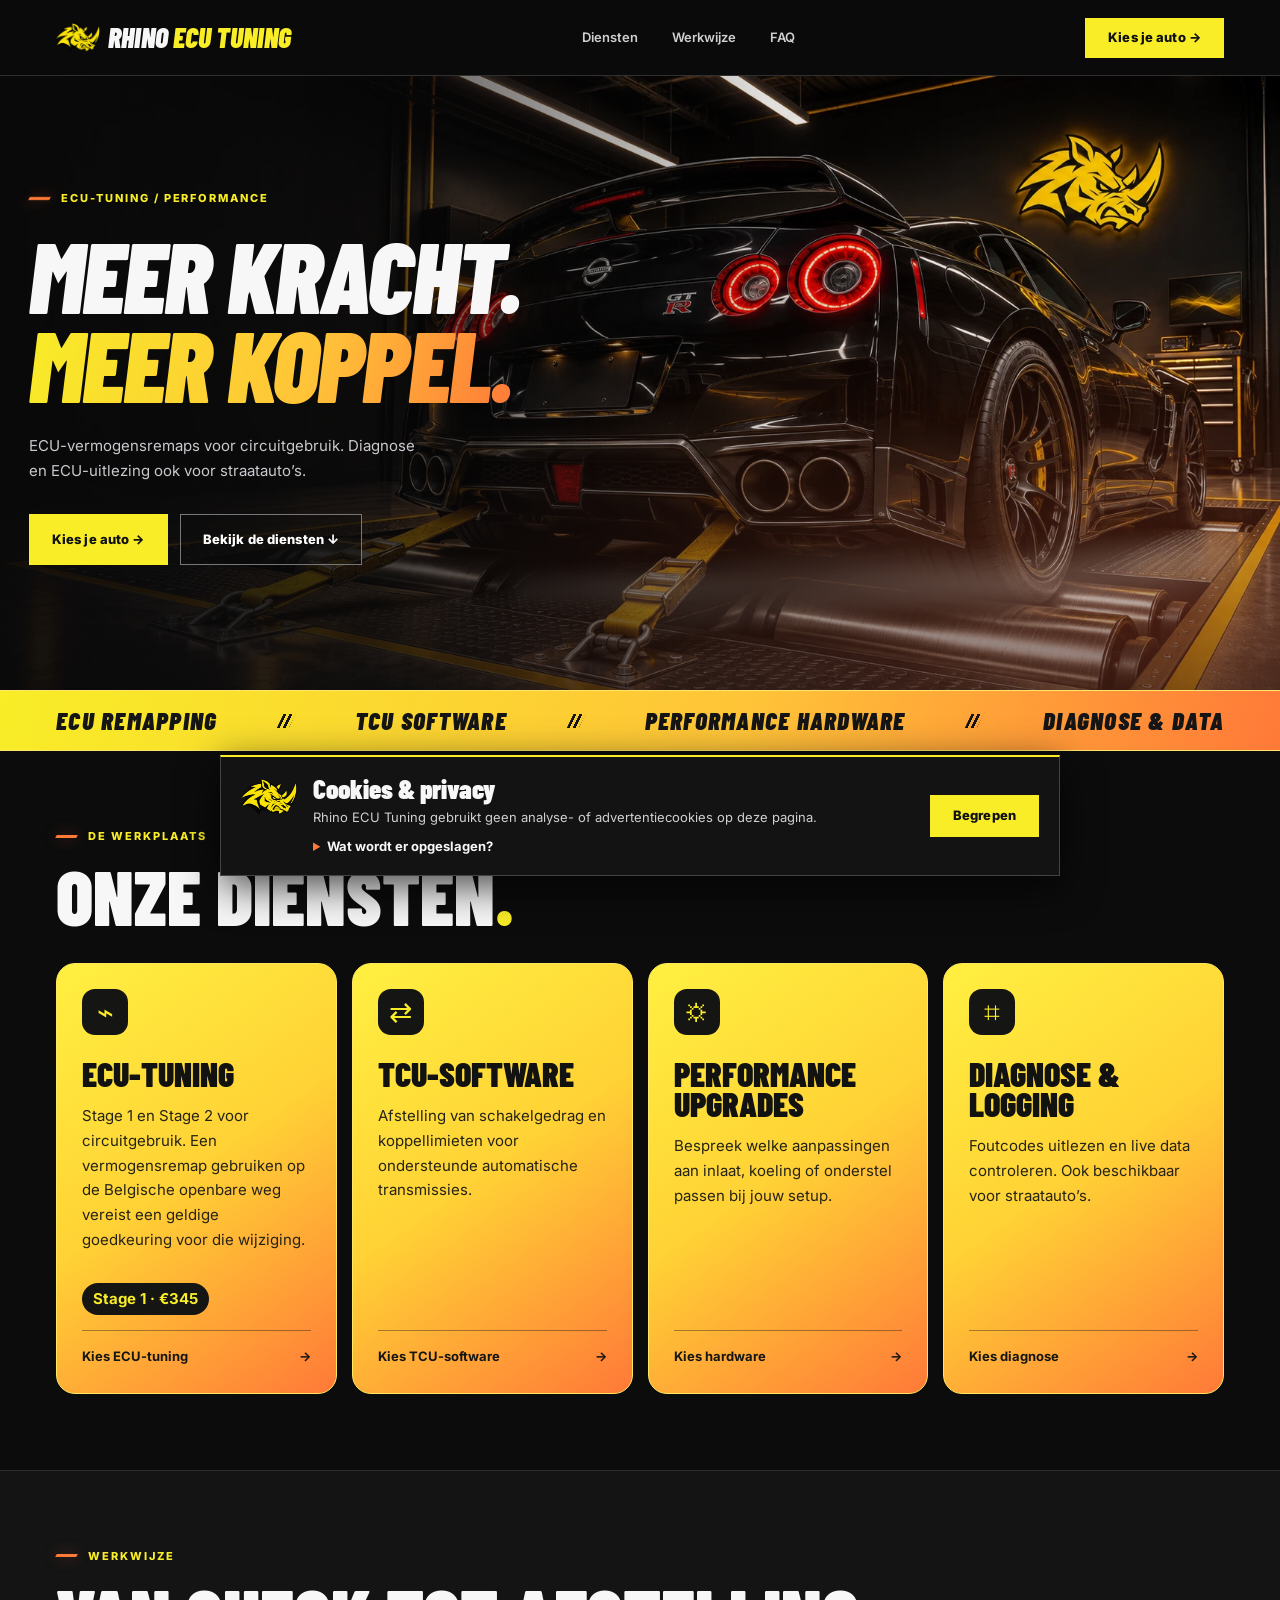
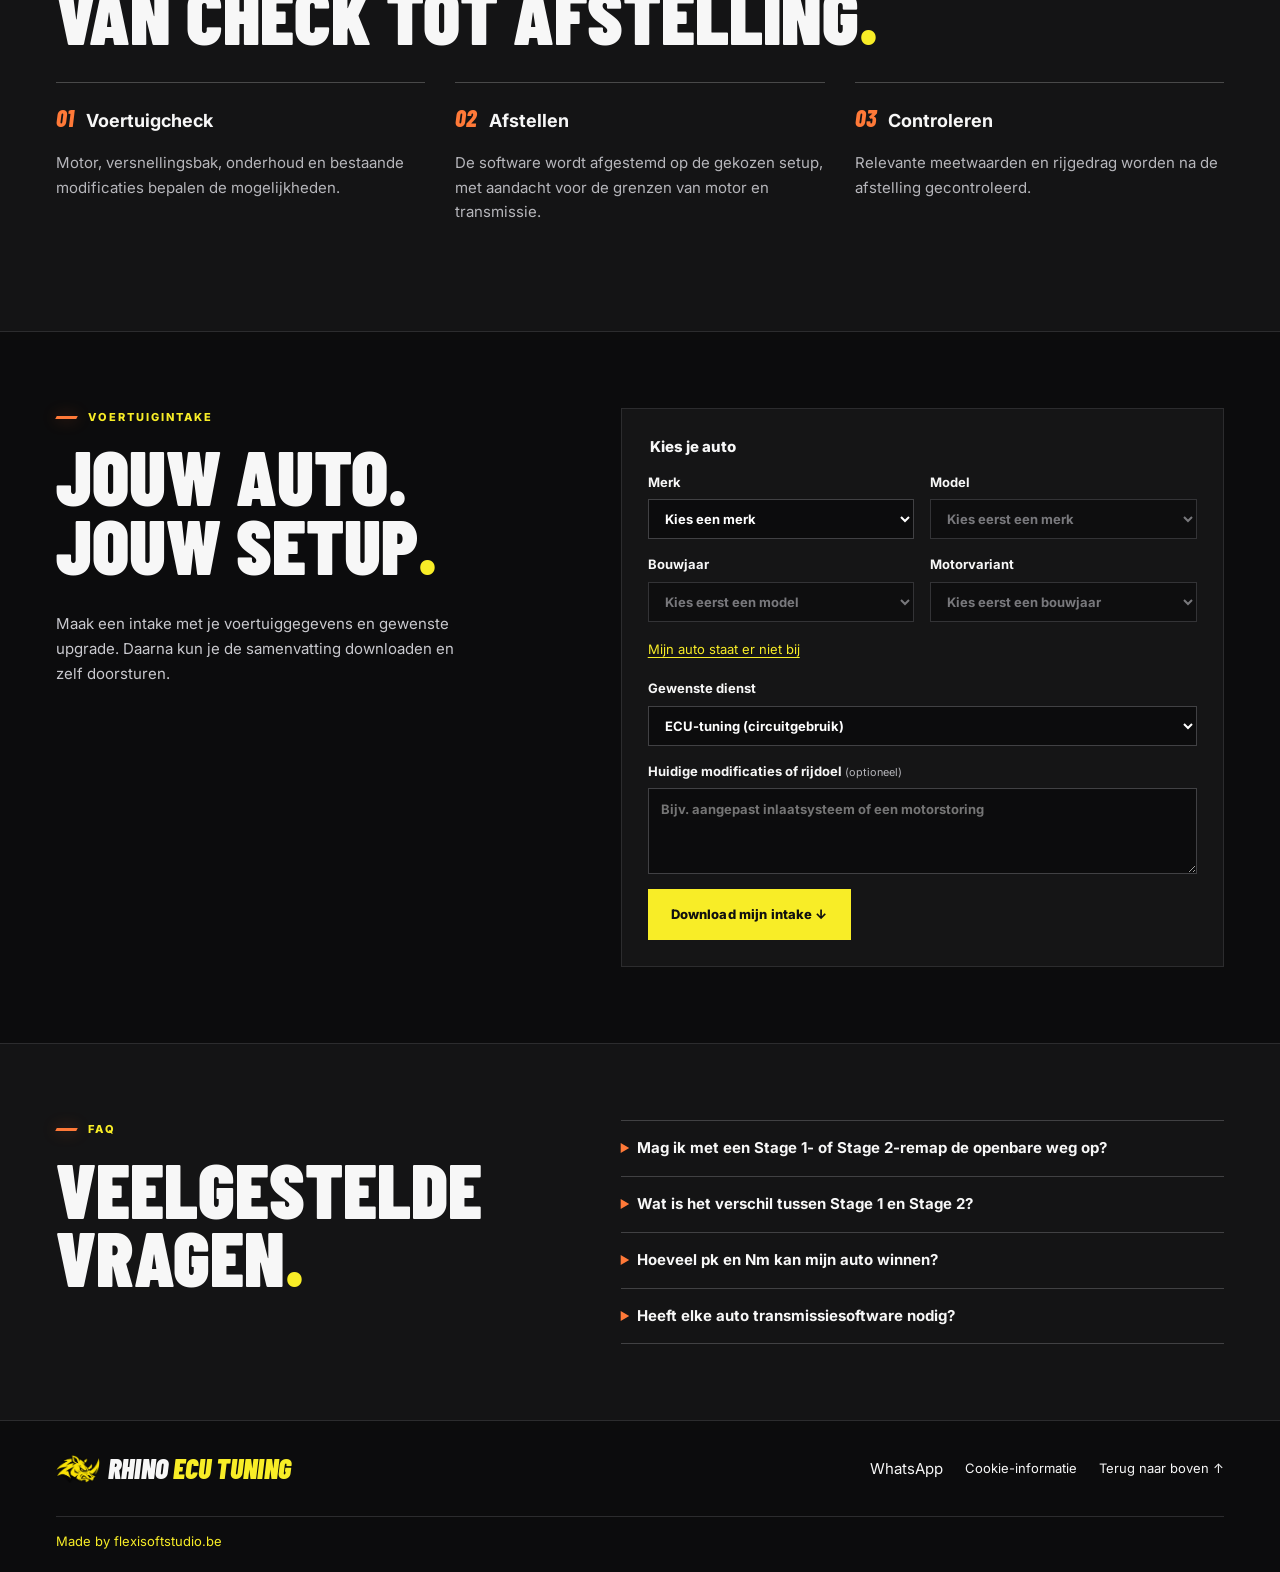
==== index.html @ a0c4316c "Add files via upload" ====
<!doctype html>
<html lang="nl">
<head><meta charset="utf-8"><meta name="viewport" content="width=device-width,initial-scale=1"><meta name="description" content="Rhino ECU Tuning. ECU-remapping, transmissiesoftware en performance-upgrades."><title>Rhino ECU Tuning — Auto &amp; performance</title>
<link rel="icon" href="rhino-icon.png" type="image/png">
<link rel="stylesheet" href="style.css?v=20">
</head>
<body>
<header><div class="shell bar"><a class="brand" href="#" aria-label="Rhino ECU Tuning · Home"><img src="rhino-logo.webp" alt="" width="44" height="38"><span class="brand-name">RHINO <span>ECU TUNING</span></span></a><button class="menu" aria-expanded="false" aria-controls="nav">Menu</button><nav id="nav"><a href="#services">Diensten</a><a href="#werkwijze">Werkwijze</a><a href="#vragen">FAQ</a></nav><a class="button top" href="#intake">Kies je auto →</a></div></header>
<main>
<section class="hero"><div class="rhino-wall-glow" aria-hidden="true"></div><div class="dyno-smoke" aria-hidden="true"></div><div class="shell hero-content"><div class="eyebrow"><b></b> ECU-TUNING / PERFORMANCE</div><h1>MEER KRACHT.<br><em>MEER KOPPEL.</em></h1><p>ECU-vermogensremaps voor circuitgebruik. Diagnose en ECU-uitlezing ook voor straatauto’s.</p><div class="actions"><a class="button" href="#intake">Kies je auto →</a><a class="button ghost" href="#services">Bekijk de diensten ↓</a></div></div></section>
<div class="strip"><div class="shell"><span>ECU REMAPPING</span><i></i><span>TCU SOFTWARE</span><i></i><span>PERFORMANCE HARDWARE</span><i></i><span>DIAGNOSE & DATA</span></div></div>
<section class="shell section" id="services"><div class="eyebrow"><b></b> DE WERKPLAATS</div><h2>ONZE DIENSTEN<span>.</span></h2><div class="cards">
<article><div class="icon" aria-hidden="true">⌁</div><h3>ECU-tuning</h3><p>Stage 1 en Stage 2 voor circuitgebruik. Een vermogensremap gebruiken op de Belgische openbare weg vereist een geldige goedkeuring voor die wijziging.</p><p><strong class="service-price">Stage 1 · €345</strong></p><button data-service="ECU-tuning">Kies ECU-tuning <span>→</span></button></article>
<article><div class="icon" aria-hidden="true">⇄</div><h3>TCU-software</h3><p>Afstelling van schakelgedrag en koppellimieten voor ondersteunde automatische transmissies.</p><button data-service="TCU-software">Kies TCU-software <span>→</span></button></article>
<article><div class="icon" aria-hidden="true">⛭</div><h3>Performance upgrades</h3><p>Bespreek welke aanpassingen aan inlaat, koeling of onderstel passen bij jouw setup.</p><button data-service="Performance upgrades">Kies hardware <span>→</span></button></article>
<article><div class="icon" aria-hidden="true">⌗</div><h3>Diagnose & logging</h3><p>Foutcodes uitlezen en live data controleren. Ook beschikbaar voor straatauto’s.</p><button data-service="Diagnose & logging">Kies diagnose <span>→</span></button></article>
</div></section>
<section class="process" id="werkwijze"><div class="shell section"><div class="eyebrow"><b></b> WERKWIJZE</div><h2>VAN CHECK TOT AFSTELLING<span>.</span></h2><ol><li><strong>Voertuigcheck</strong><p>Motor, versnellingsbak, onderhoud en bestaande modificaties bepalen de mogelijkheden.</p></li><li><strong>Afstellen</strong><p>De software wordt afgestemd op de gekozen setup, met aandacht voor de grenzen van motor en transmissie.</p></li><li><strong>Controleren</strong><p>Relevante meetwaarden en rijgedrag worden na de afstelling gecontroleerd.</p></li></ol></div></section>
<section class="shell section intake" id="intake"><div><div class="eyebrow"><b></b> VOERTUIGINTAKE</div><h2>JOUW AUTO.<br>JOUW SETUP<span>.</span></h2><p>Maak een intake met je voertuiggegevens en gewenste upgrade. Daarna kun je de samenvatting downloaden en zelf doorsturen.</p></div>
<form id="vehicle">
<fieldset id="catalog-picker" disabled><legend>Kies je auto</legend><div class="fields">
<label>Merk<select id="catalog-brand" name="merk" required><option value="">Lijst laden…</option></select></label>
<label>Model<select id="catalog-model" name="model" required disabled><option value="">Kies eerst een merk</option></select></label>
<label>Bouwjaar<select id="catalog-year" name="jaar" required disabled><option value="">Kies eerst een model</option></select></label>
<label>Motorvariant<select id="catalog-engine" name="motor" required disabled><option value="">Kies eerst een bouwjaar</option></select></label>
</div><p id="catalog-match" class="catalog-match" role="status" hidden></p>
<section id="performance" class="performance" aria-labelledby="performance-title" hidden>
  <h3 id="performance-title">Vermogen &amp; koppel</h3>
  <p>De originele waarden komen uit de Alientech-lijsten. Vul gemeten Stage 1-waarden in om het verschil te berekenen.</p>
  <table>
    <thead><tr><th scope="col">Waarde</th><th scope="col">Origineel</th><th scope="col">Stage 1</th><th scope="col">Verschil</th></tr></thead>
    <tbody>
      <tr><th scope="row">Vermogen</th><td id="stock-pk">—</td><td><input id="tuned-pk" type="text" inputmode="decimal" maxlength="8" aria-label="Gemeten Stage 1-vermogen in pk" placeholder="pk"></td><td id="gain-pk">—</td></tr>
      <tr><th scope="row">Koppel</th><td id="stock-nm">—</td><td><input id="tuned-nm" type="text" inputmode="decimal" maxlength="8" aria-label="Gemeten Stage 1-koppel in Nm" placeholder="Nm"></td><td id="gain-nm">—</td></tr>
    </tbody>
  </table>
  <span class="performance-status" role="status" id="performance-status"></span>
</section></fieldset>
<fieldset id="manual-picker" hidden disabled><legend>Vul je auto handmatig in</legend><div class="fields">
<label>Merk<input name="merk" placeholder="Bijv. BMW" required maxlength="60"></label><label>Model<input name="model" placeholder="Bijv. 330d" required maxlength="60"></label><label>Bouwjaar<input name="jaar" type="number" min="1950" max="2100" placeholder="Bijv. 2020" required></label><label>Motor / vermogen<input name="motor" placeholder="Bijv. 3.0 diesel, 265 pk" required maxlength="90"></label>
</div></fieldset>
<button type="button" id="vehicle-mode" class="text-button">Mijn auto staat er niet bij</button>
<p id="catalog-error" role="status" hidden>De voertuiglijst kon niet laden. Je kunt je auto handmatig invullen.</p>
<label>Gewenste dienst<select name="dienst"><option value="ECU-tuning">ECU-tuning (circuitgebruik)</option><option>TCU-software</option><option>Performance upgrades</option><option>Diagnose &amp; logging</option></select></label><label>Huidige modificaties of rijdoel <small>(optioneel)</small><textarea name="extra" rows="3" maxlength="800" placeholder="Bijv. aangepast inlaatsysteem of een motorstoring"></textarea></label><button class="button" type="submit">Download mijn intake ↓</button><p class="status" role="status"></p></form></section>
<section class="process" id="vragen"><div class="shell section faq"><div><div class="eyebrow"><b></b> FAQ</div><h2>VEELGESTELDE<br>VRAGEN<span>.</span></h2></div><div><details><summary>Mag ik met een Stage 1- of Stage 2-remap de openbare weg op?</summary><p>Voor gebruik op de Belgische openbare weg is een geldige goedkeuring voor die vermogenswijziging vereist. Onze vermogensremaps zijn bedoeld voor circuitgebruik. Voor diagnose en ECU-uitlezing kun je ook met een straatauto bij ons terecht.</p></details><details><summary>Wat is het verschil tussen Stage 1 en Stage 2?</summary><p>Stage 1 gebruikt doorgaans de bestaande hardware. Bij Stage 2 wordt de afstelling afgestemd op aangepaste hardware. Welke onderdelen nodig zijn, hangt af van de motor en het doel.</p></details><details><summary>Hoeveel pk en Nm kan mijn auto winnen?</summary><p>Dat hangt af van de exacte motorvariant, de software, de mechanische staat en de huidige setup. Vul je voertuiggegevens in om je mogelijkheden gericht te bespreken.</p></details><details><summary>Heeft elke auto transmissiesoftware nodig?</summary><p>Dat hangt af van het type versnellingsbak, het gewenste koppel en de ondersteuning voor die specifieke transmissie.</p></details></div></div></section>
</main><footer><div class="shell bar"><a class="brand" href="#"><img src="rhino-logo.webp" alt="" width="44" height="38"><span class="brand-name">RHINO <span>ECU TUNING</span></span></a><div class="footer-links"><a href="https://wa.me/32471950156">WhatsApp</a><button type="button" id="cookie-reopen" aria-controls="cookie-notice" hidden>Cookie-informatie</button><a href="#">Terug naar boven ↑</a></div></div><div class="shell footer-credit"><a href="https://flexisoftstudio.be">Made by flexisoftstudio.be</a></div></footer>
<section class="cookie-notice" id="cookie-notice" aria-labelledby="cookie-title" hidden>
  <img src="rhino-logo.webp" alt="" width="56" height="44">
  <div class="cookie-copy">
    <h2 id="cookie-title" tabindex="-1">Cookies &amp; privacy</h2>
    <p>Rhino ECU Tuning gebruikt geen analyse- of advertentiecookies op deze pagina.</p>
    <details>
      <summary>Wat wordt er opgeslagen?</summary>
      <p>Je browser onthoudt lokaal dat je deze melding hebt gesloten. Voor de lettertypes maakt de pagina verbinding met Google Fonts. Bij het inloggen op de afgeschermde site kan ChatGPT cookies gebruiken voor de aanmeldsessie.</p>
    </details>
  </div>
  <button type="button" class="button" id="cookie-dismiss">Begrepen</button>
</section>
<a class="whatsapp-button" href="https://wa.me/32471950156" aria-label="Chat met Rhino ECU Tuning via WhatsApp">
  <svg width="25" height="25" viewBox="0 0 16 16" aria-hidden="true" focusable="false" fill="currentColor">
    <path d="M13.601 2.326A7.854 7.854 0 0 0 7.99 0C3.62 0 .063 3.556.063 7.926c0 1.397.365 2.762 1.058 3.965L0 16l4.204-1.103a7.935 7.935 0 0 0 3.786.964h.004c4.368 0 7.925-3.556 7.927-7.926a7.898 7.898 0 0 0-2.32-5.609zM7.994 14.52a6.57 6.57 0 0 1-3.349-.916l-.24-.143-2.495.655.666-2.433-.157-.25a6.56 6.56 0 0 1-1.007-3.507c0-3.63 2.95-6.58 6.584-6.58a6.54 6.54 0 0 1 4.654 1.93 6.548 6.548 0 0 1 1.927 4.658c-.002 3.631-2.954 6.586-6.583 6.586z"/>
    <path d="M11.602 9.566c-.197-.1-1.17-.578-1.351-.645-.182-.066-.314-.099-.446.1-.132.198-.51.644-.625.776-.115.133-.23.15-.427.05-.198-.1-.835-.308-1.588-.98-.587-.523-.984-1.17-1.1-1.368-.115-.198-.012-.306.087-.405.088-.088.198-.23.297-.346.1-.115.132-.198.198-.33.066-.133.033-.249-.016-.348-.05-.099-.445-1.073-.61-1.469-.16-.386-.323-.334-.445-.34l-.38-.007a.727.727 0 0 0-.528.248c-.181.198-.692.677-.692 1.65 0 .974.709 1.915.808 2.047.099.133 1.395 2.132 3.38 2.988.472.204.84.326 1.128.417.474.15.906.129 1.248.078.38-.057 1.17-.479 1.335-.941.165-.462.165-.858.115-.941-.05-.083-.18-.132-.378-.231z"/>
  </svg>
  <span>WhatsApp</span>
</a>
<script src="site.js?v=5" defer></script></body></html>
---- style.css ----
@import url('https://fonts.googleapis.com/css2?family=Barlow+Condensed:ital,wght@0,600;0,700;0,800;0,900;1,800;1,900&family=Inter:wght@400;500;600;700;800&display=swap');
:root{--yellow:#f8ed27;--black:#0c0c0d;--panel:#151516;--line:#2c2c2e;--muted:#b6b6bb;--heading:'Barlow Condensed','Arial Narrow',Impact,sans-serif;--body:Inter,Arial,sans-serif;color-scheme:dark}
*{box-sizing:border-box}html{scroll-behavior:smooth}body{margin:0;background:var(--black);color:#f7f7f7;font:15px/1.65 var(--body)}a{text-decoration:none;color:inherit}button,input,select,textarea{font:inherit}button{cursor:pointer}a:focus-visible,button:focus-visible,summary:focus-visible,input:focus-visible,select:focus-visible,textarea:focus-visible{outline:2px solid var(--yellow);outline-offset:4px}.shell{width:min(1320px,calc(100% - 112px));margin:auto}.bar{min-height:75px;display:flex;align-items:center;justify-content:space-between;gap:28px}header{background:#0a0a0b;border-bottom:1px solid #303030}.brand{display:inline-flex;align-items:center;gap:4px;font:italic 900 28px/.9 var(--heading);white-space:nowrap}.brand i{margin-right:9px;width:29px;height:21px;background:repeating-linear-gradient(90deg,var(--yellow) 0 5px,transparent 5px 9px);transform:skew(-25deg)}.brand span,h2 span,em{color:var(--yellow)}nav{display:flex;gap:34px;color:#d0d0d0;font-size:13px;font-weight:600}nav a:hover,footer a:hover{color:var(--yellow)}.button{display:inline-flex;align-items:center;justify-content:center;min-height:51px;padding:0 22px;border:1px solid var(--yellow);background:var(--yellow);color:#101010;font-size:13px;font-weight:800;letter-spacing:.01em}.button:hover{background:white;border-color:white}.top{min-height:40px}.menu{display:none}.hero{min-height:clamp(560px,48vw,735px);display:grid;align-items:center;background:linear-gradient(90deg,#09090ae8 0%,#09090ab0 28%,#09090a1c 60%,transparent 100%),linear-gradient(0deg,#09090a9c,transparent 40%),url('hero-rhino-dyno-close.webp') right center/cover no-repeat;background-color:#1a1a18}.hero-content{padding:65px 0 77px}.eyebrow{display:flex;align-items:center;gap:11px;letter-spacing:.18em;color:var(--yellow);font-size:11px;font-weight:800}.eyebrow b{display:block;width:21px;height:3px;background:var(--yellow);transform:skew(-28deg)}h1,h2,h3{margin:0;font-family:var(--heading);line-height:.89;font-weight:900}h1{font-size:clamp(70px,8.6vw,142px);letter-spacing:-.018em;margin:23px 0 26px;font-style:italic}h1 em{font-style:inherit}.hero p,.intake p{color:#c9c9ce;max-width:420px}.actions{display:flex;flex-wrap:wrap;gap:12px;margin-top:31px}.ghost{background:#0c0c0c80;color:white;border-color:#777}.ghost:hover{color:#111}.strip{background:var(--yellow);color:#151515}.strip .shell{display:flex;gap:14px;justify-content:space-between;align-items:center;min-height:59px;font:italic 900 clamp(16px,2vw,25px)/1 var(--heading);letter-spacing:.05em}.strip i{width:12px;height:14px;background:repeating-linear-gradient(90deg,#151515 0 3px,transparent 3px 6px);transform:skew(-25deg)}.section{padding-block:76px;scroll-margin-top:18px}h2{font-size:clamp(47px,6vw,88px);margin:15px 0 34px}.cards{display:grid;grid-template-columns:repeat(4,1fr);border-top:1px solid var(--line);border-left:1px solid var(--line)}article{border:1px solid var(--line);border-top:0;border-left:0;padding:25px;background:var(--panel);display:flex;flex-direction:column}article:hover{background:#1b1b19}.icon{color:var(--yellow);font:36px/1 var(--body);margin-bottom:24px}h3{font-size:34px;text-transform:uppercase}article p,.process p{color:var(--muted)}article button{margin-top:auto;text-align:left;background:none;border:0;border-top:1px solid var(--line);padding:15px 0 0;color:#eee;font-size:13px;font-weight:700}article button span{color:var(--yellow);float:right}article button:hover{color:var(--yellow)}.process{background:#141415;border-block:1px solid var(--line)}ol{display:grid;grid-template-columns:repeat(3,1fr);gap:30px;list-style:none;padding:0;counter-reset:step}li{border-top:1px solid #494949;padding-top:20px;counter-increment:step}li::before{content:'0' counter(step);color:var(--yellow);font:italic 800 24px var(--heading);margin-right:12px}li strong{font-size:18px}.intake,.faq{display:grid;grid-template-columns:.82fr 1fr;gap:70px}form{background:var(--panel);border:1px solid var(--line);padding:26px}.fields{display:grid;grid-template-columns:1fr 1fr;gap:0 16px}label{display:block;font-size:13px;font-weight:700;margin-bottom:15px}label small{font-weight:400;color:var(--muted)}input,textarea,select{display:block;width:100%;margin-top:6px;padding:10px 12px;border:1px solid #414144;border-radius:0;background:#0c0c0d;color:white}textarea{resize:vertical}.status{margin-bottom:0}.status:empty{display:none}details{border-top:1px solid #414143;padding:15px 0}details:last-child{border-bottom:1px solid #414143}summary{cursor:pointer;font-weight:700}summary::marker{color:var(--yellow)}footer .bar{min-height:95px}footer a:last-child{font-size:13px}
@media(max-width:1050px){.shell{width:calc(100% - 64px)}.cards{grid-template-columns:1fr 1fr}.intake,.faq{gap:36px}}
@media(max-width:700px){.shell{width:calc(100% - 36px)}.bar{min-height:64px;gap:12px;flex-wrap:wrap}.brand{font-size:24px}.top{display:none}.menu{display:block;background:transparent;border:1px solid #555;padding:4px 12px;color:white}.bar nav{display:none;width:100%;padding:0 0 16px;gap:22px}.bar nav.open{display:flex}.hero{min-height:625px;align-items:end;background-position:center,right top;background-size:auto,auto min(58vw,390px);background-repeat:no-repeat;background-image:linear-gradient(0deg,#09090a 44%,transparent 66%),url('hero-rhino-dyno-close.webp');background-color:#09090a}.hero-content{padding:160px 0 40px}h1{font-size:clamp(53px,12.5vw,84px);margin:17px 0}.hero p{margin:0}.actions{margin-top:20px}.button{padding-inline:13px}.strip .shell{display:grid;grid-template-columns:1fr 1fr;padding-block:12px;text-align:center}.strip i{display:none}.section{padding-block:51px}.cards,.intake,.faq,ol{grid-template-columns:1fr}.faq,.intake{gap:12px}.icon{margin-bottom:15px}article{padding:19px}form{padding:17px}footer .bar{min-height:74px}}
@media(prefers-reduced-motion:reduce){html{scroll-behavior:auto}}
fieldset{min-width:0;border:0;margin:0;padding:0}
legend{font-weight:800;margin-bottom:12px}
select:disabled{color:#a3a3a8}
.text-button{color:var(--yellow);background:none;border:0;padding:0;margin:0 0 18px;text-decoration:underline;text-underline-offset:3px;font-size:13px}
.catalog-match{max-width:none;margin:0 0 15px;padding:10px 12px;border-left:2px solid var(--yellow);background:#21211a;font-size:13px}

/* Orange accents and motion */
:root {
  --orange: #ff7938;
  --hot-orange: #ff5f23;
  --heat-gradient: linear-gradient(108deg, var(--yellow) 0%, #ffc438 58%, var(--orange) 100%);
}

.hero {
  position: relative;
  isolation: isolate;
  overflow: hidden;
}
.hero::before,
.hero::after {
  content: "";
  position: absolute;
  inset: 0;
  pointer-events: none;
  z-index: -1;
}
.hero::before {
  background: radial-gradient(ellipse at 92% 87%, #f75c2f44, transparent 47%);
  mix-blend-mode: screen;
}
.hero::after {
  background: linear-gradient(112deg, transparent 38%, #ff81343b 49%, #ffe98726 50%, transparent 59%);
  transform: translateX(100%);
  animation: light-sweep 1.75s .15s ease-out both;
}
@keyframes light-sweep {
  from { transform: translateX(-100%); }
  to { transform: translateX(100%); }
}
.hero h1 em {
  background: var(--heat-gradient);
  color: transparent;
  background-clip: text;
}
.hero .eyebrow b,
.section .eyebrow b {
  background: var(--orange);
  box-shadow: 0 0 14px #ff702c64;
}
.hero-content > * {
  animation: rise-in .58s cubic-bezier(.22,.72,.43,1) both;
}
.hero-content h1 { animation-delay: .06s; }
.hero-content p { animation-delay: .12s; }
.hero-content .actions { animation-delay: .18s; }
@keyframes rise-in {
  from { opacity: 0; transform: translateY(15px); }
  to { opacity: 1; transform: translateY(0); }
}
.strip {
  background: var(--heat-gradient);
  border-block: 1px solid #ffe669;
}

.button {
  transition: background-color .2s ease, border-color .2s ease, box-shadow .2s ease, transform .2s ease;
}
.button:not(.ghost):is(:hover, :focus-visible) {
  background: var(--orange);
  border-color: var(--orange);
  box-shadow: 0 5px 24px #ff5f2340;
  transform: translateY(-2px);
}
.ghost:is(:hover, :focus-visible) {
  background: #17120e;
  color: var(--orange);
  border-color: var(--orange);
}

article {
  position: relative;
  isolation: isolate;
  transition: background-color .24s ease, box-shadow .24s ease;
}
article::before {
  content: "";
  position: absolute;
  inset: 0 0 auto;
  height: 2px;
  background: var(--heat-gradient);
  transform: scaleX(0);
  transform-origin: left;
  transition: transform .26s ease;
}
article:is(:hover, :focus-within) {
  background: #201915;
  box-shadow: inset 0 0 32px #ff632014;
}
article:is(:hover, :focus-within)::before { transform: scaleX(1); }
article:nth-child(even) .icon,
li::before,
summary::marker { color: var(--orange); }
.catalog-match { border-color: var(--orange); }
input:focus-visible, textarea:focus-visible, select:focus-visible { outline-color: var(--orange); }

@media (prefers-reduced-motion: reduce) {
  .hero::after, .hero-content > * { animation: none; }
  .button, article, article::before { transition: none; }
  .button:not(.ghost):is(:hover, :focus-visible) { transform: none; }
}

@media (min-width: 701px) {
  .hero-content {
    width: auto;
    margin-inline: clamp(22px, 2.25vw, 44px);
    justify-self: start;
  }
  .hero h1 { font-size: clamp(64px, 7.8vw, 132px); }
  .hero p { max-width: 390px; }
}

.brand { gap: 8px; }
.brand img { flex: none; object-fit: contain; }
.brand .brand-name { color: #f7f7f7; }
@media (max-width: 700px) {
  .brand { gap: 6px; }
  .brand img { width: 36px; height: 31px; }
}

.footer-links {
  display: flex;
  flex-wrap: wrap;
  align-items: center;
  gap: 12px 22px;
}
.footer-links button {
  padding: 0;
  border: 0;
  background: none;
  color: inherit;
  font-size: 13px;
}
.footer-links button:hover { color: var(--yellow); }

.cookie-notice {
  position: fixed;
  z-index: 10;
  inset: auto 24px max(24px, env(safe-area-inset-bottom)) 24px;
  display: grid;
  grid-template-columns: auto minmax(0, 1fr) auto;
  align-items: start;
  gap: 16px;
  width: min(100% - 48px, 840px);
  max-height: 70vh;
  margin-inline: auto;
  overflow: auto;
  overscroll-behavior: contain;
  padding: 18px 20px;
  border: 1px solid #454340;
  border-top: 2px solid var(--yellow);
  background: #131314;
  box-shadow: 0 10px 40px #000b;
}
.cookie-notice[hidden] { display: none; }
.cookie-notice img { object-fit: contain; }
.cookie-notice h2 { margin: 0 0 5px; font-size: 27px; line-height: 1; }
.cookie-notice h2:focus-visible { outline: 2px solid var(--yellow); outline-offset: 4px; }
.cookie-notice p { margin: 0; color: #d0d0d3; font-size: 13px; }
.cookie-notice details { margin-top: 7px; border: 0; padding: 0; font-size: 13px; }
.cookie-notice details p { margin-top: 5px; }
.cookie-notice .button { min-height: 42px; align-self: center; }
@media (max-width: 560px) {
  .cookie-notice {
    inset-inline: 12px;
    width: calc(100% - 24px);
    grid-template-columns: auto minmax(0, 1fr);
    gap: 10px;
    padding: 13px;
  }
  .cookie-notice img { width: 38px; height: 32px; }
  .cookie-notice .button { grid-column: 2; justify-self: start; }
}

.whatsapp-button {
  position: fixed;
  z-index: 9;
  inset: auto 22px max(22px, env(safe-area-inset-bottom)) auto;
  display: inline-flex;
  align-items: center;
  gap: 9px;
  padding: 11px 15px;
  border: 1px solid var(--yellow);
  border-radius: 999px;
  background: #131314;
  color: var(--yellow);
  box-shadow: 0 5px 22px #000a;
  font-size: 13px;
  font-weight: 800;
}
.whatsapp-button:hover { background: var(--yellow); color: #131314; }
.cookie-notice:not([hidden]) + .whatsapp-button { display: none; }
@media (max-width: 560px) {
  .whatsapp-button { inset-inline-end: 12px; padding: 10px; }
  .whatsapp-button span { display: none; }
}

#services .cards {
  gap: 15px;
  border: 0;
}
#services article {
  overflow: hidden;
  border: 1px solid #ffe85e;
  border-radius: 19px;
  background: linear-gradient(145deg, #fff041 0%, #ffd235 48%, #ff7938 100%);
  color: #121210;
}
#services article::before {
  height: 4px;
  background: #151514;
}
#services article:is(:hover, :focus-within) {
  box-shadow: 0 6px 25px #f8ed2733;
}
#services article .icon {
  display: grid;
  place-items: center;
  width: 46px;
  height: 46px;
  border-radius: 13px;
  background: #151514;
  color: var(--yellow);
  font-size: 28px;
}
#services article p { color: #262317; }
#services .service-price {
  display: inline-block;
  padding: 4px 11px;
  border-radius: 999px;
  background: #151514;
  color: var(--yellow);
}
#services article button {
  border-color: #1a190f66;
  color: #151514;
}
#services article button span { color: inherit; }
#services article button:hover { text-decoration: underline; }
#services article button:focus-visible { outline-color: #151514; }

.footer-credit {
  border-top: 1px solid var(--line);
  padding-block: 12px 18px;
}
.footer-credit a {
  color: var(--yellow);
  font-size: 13px;
}
.footer-credit a:hover { text-decoration: underline; }

/* Light mist across the dyno floor. */
.dyno-smoke {
  position: absolute;
  z-index: -1;
  pointer-events: none;
  inset: auto 1% 10% 40%;
  height: 21%;
}
.dyno-smoke::before,
.dyno-smoke::after {
  content: "";
  position: absolute;
  inset: 0;
  background:
    radial-gradient(ellipse 34% 19% at 22% 69%, #c4c4bd62, transparent 100%),
    radial-gradient(ellipse 28% 24% at 49% 54%, #c4bbb049, transparent 100%),
    radial-gradient(ellipse 34% 25% at 68% 68%, #d8cbc15f, transparent 100%),
    radial-gradient(ellipse 24% 21% at 84% 46%, #b6b5ae55, transparent 100%);
  filter: blur(clamp(4px, .65vw, 10px));
  opacity: .54;
}
.dyno-smoke::after {
  inset: 14% -5% -8% 8%;
  transform: scale(.85) rotate(-5deg);
  opacity: .3;
}
@media (max-width: 700px) {
  .dyno-smoke { inset: 36vw 0 auto 19%; height: 12vw; }
}
@media (prefers-reduced-motion: no-preference) {
  .dyno-smoke::before { animation: drift-smoke 8s ease-in-out infinite alternate; }
  .dyno-smoke::after { animation: drift-smoke 11s ease-in-out infinite alternate-reverse; }
}
@keyframes drift-smoke {
  from { transform: translate(-5%, 10%) scale(.9) rotate(-3deg); opacity: .3; }
  to { transform: translate(8%, -12%) scale(1.12) rotate(2deg); opacity: .65; }
}

.performance {
  padding: 15px;
  margin-bottom: 16px;
  border: 1px solid #50442d;
  border-radius: 12px;
  background: #171612;
}
.performance h3 { margin: 0 0 8px; color: var(--yellow); }
.performance p { margin: 0 0 10px; font-size: 13px; }
.performance table { width: 100%; border-collapse: collapse; font-size: 13px; text-align: left; }
.performance th, .performance td { padding: 6px 4px; border-bottom: 1px solid #3a3426; }
.performance input { width: 100%; min-width: 0; max-width: 90px; margin: 0; padding: 5px 6px; }
.performance td:last-child { color: var(--yellow); }
.performance-status { position: absolute; width: 1px; height: 1px; overflow: hidden; clip-path: inset(50%); }
@media (max-width: 480px) {
  .performance { padding: 10px; }
  .performance table { font-size: 12px; }
  .performance th, .performance td { padding-inline: 3px; }
}

/* Match the hero image crop and isolate the wall sign. */
.rhino-wall-glow { display: none; }
@media (prefers-reduced-motion: no-preference) {
  .rhino-wall-glow {
    display: block;
    position: absolute;
    z-index: -1;
    top: 50%;
    right: 0;
    width: max(100%, calc(clamp(560px, 48vw, 735px) * 1912 / 823));
    aspect-ratio: 1912 / 823;
    transform: translateY(-50%);
    pointer-events: none;
    background: url('hero-rhino-dyno-close.webp') center / 100% 100% no-repeat;
    mask-image: radial-gradient(ellipse 7.5% 12% at 86.7% 17.4%, #000 40%, transparent 100%);
    mix-blend-mode: screen;
    animation: wall-sign-flicker 12s 1.2s ease-in-out infinite both;
  }
  @media (max-width: 700px) {
    .rhino-wall-glow {
      top: 0;
      width: calc(min(58vw, 390px) * 1912 / 823);
      transform: none;
    }
  }
}
@keyframes wall-sign-flicker {
  0%, 21%, 26%, 57%, 63%, 100% { opacity: 0; }
  23%, 60% { opacity: .4; }
  24%, 61% { opacity: .12; }
  25%, 62% { opacity: .32; }
}
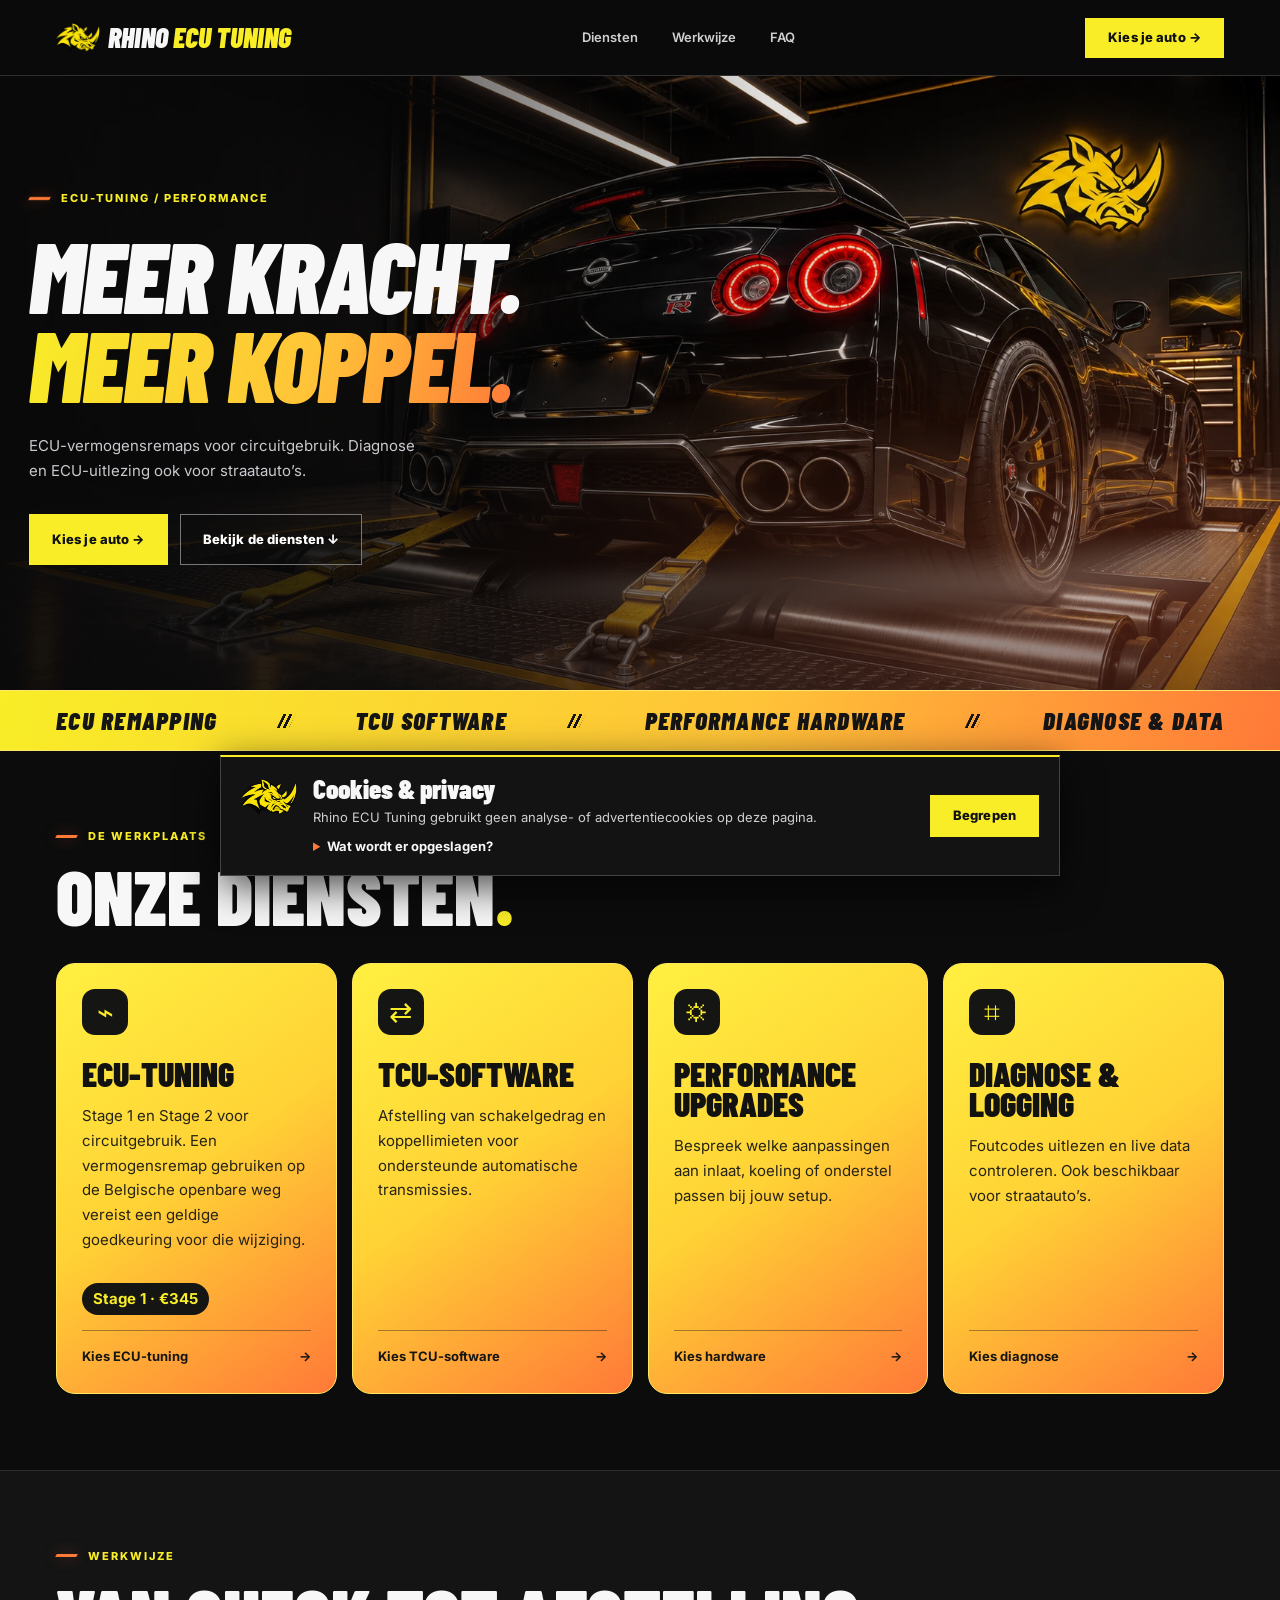
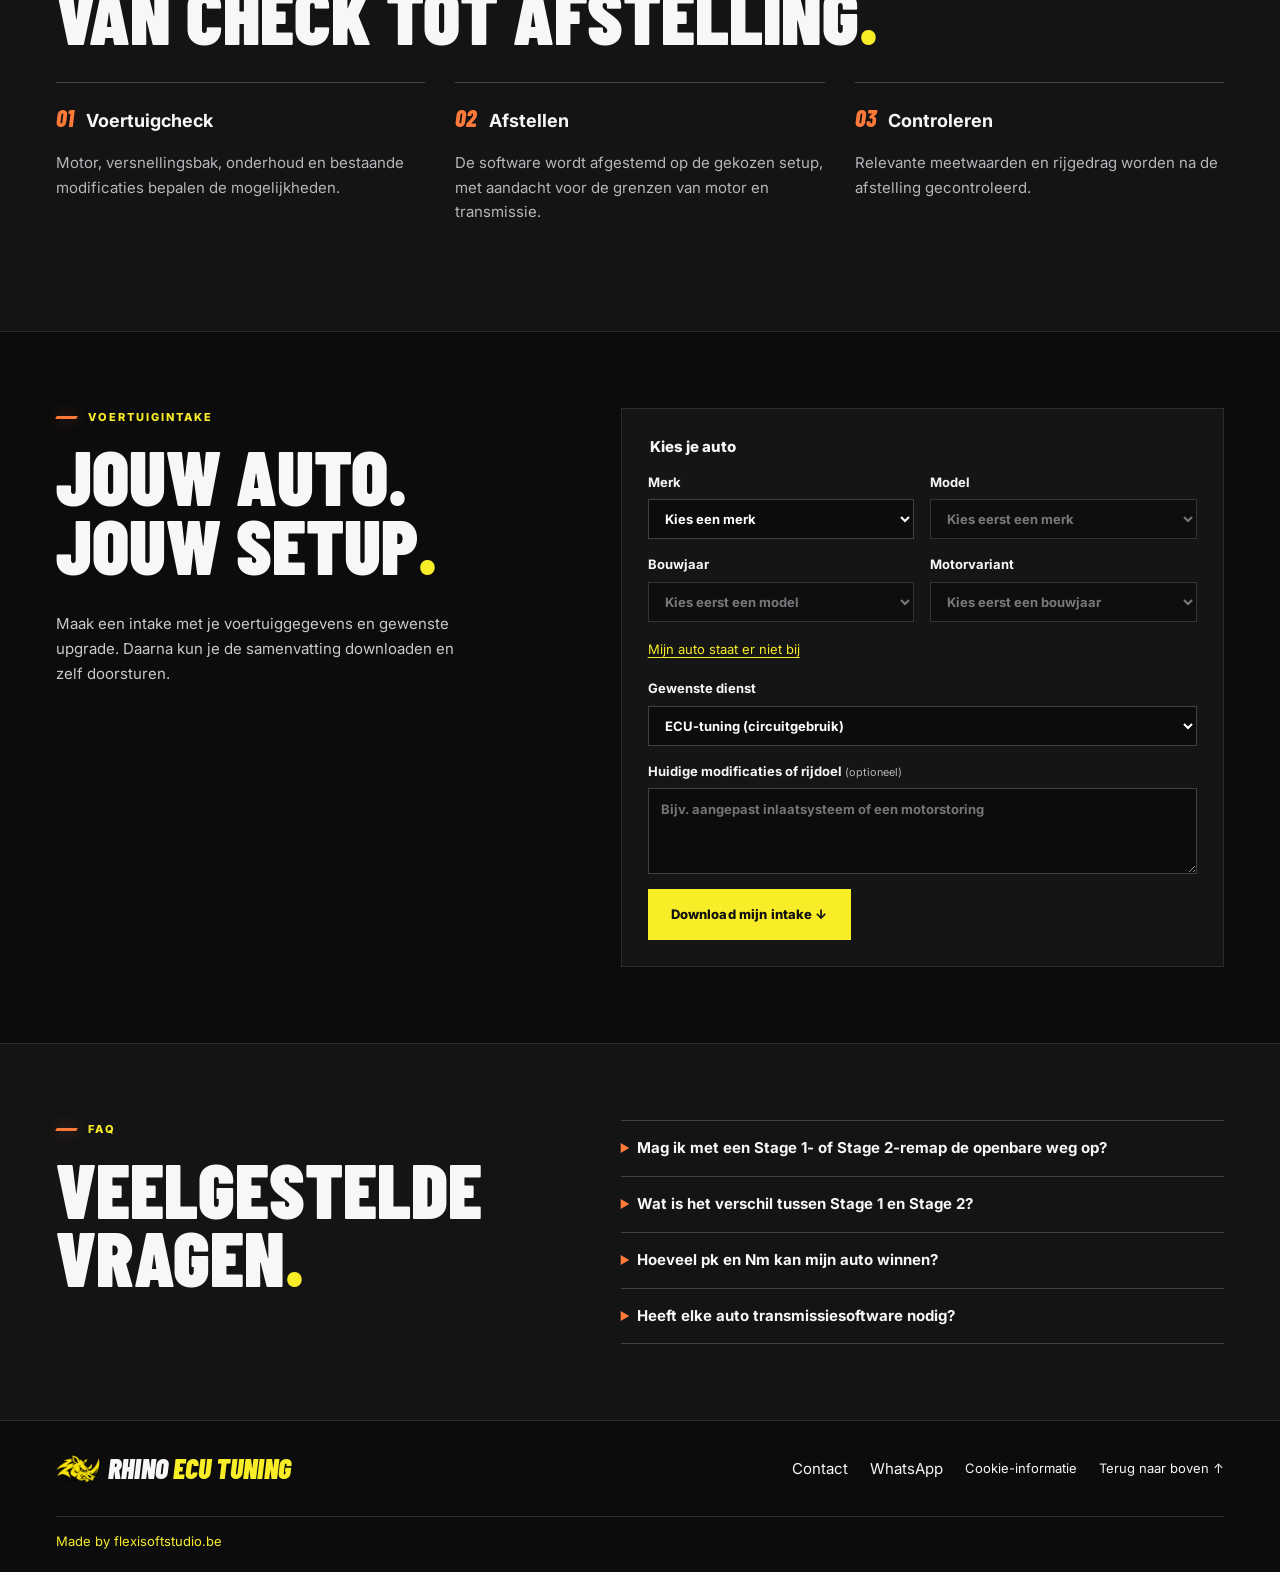
==== commit 2f334712: "Add files via upload" ====
--- a/index.html
+++ b/index.html
@@ -43,7 +43,7 @@
 <p id="catalog-error" role="status" hidden>De voertuiglijst kon niet laden. Je kunt je auto handmatig invullen.</p>
 <label>Gewenste dienst<select name="dienst"><option value="ECU-tuning">ECU-tuning (circuitgebruik)</option><option>TCU-software</option><option>Performance upgrades</option><option>Diagnose &amp; logging</option></select></label><label>Huidige modificaties of rijdoel <small>(optioneel)</small><textarea name="extra" rows="3" maxlength="800" placeholder="Bijv. aangepast inlaatsysteem of een motorstoring"></textarea></label><button class="button" type="submit">Download mijn intake ↓</button><p class="status" role="status"></p></form></section>
 <section class="process" id="vragen"><div class="shell section faq"><div><div class="eyebrow"><b></b> FAQ</div><h2>VEELGESTELDE<br>VRAGEN<span>.</span></h2></div><div><details><summary>Mag ik met een Stage 1- of Stage 2-remap de openbare weg op?</summary><p>Voor gebruik op de Belgische openbare weg is een geldige goedkeuring voor die vermogenswijziging vereist. Onze vermogensremaps zijn bedoeld voor circuitgebruik. Voor diagnose en ECU-uitlezing kun je ook met een straatauto bij ons terecht.</p></details><details><summary>Wat is het verschil tussen Stage 1 en Stage 2?</summary><p>Stage 1 gebruikt doorgaans de bestaande hardware. Bij Stage 2 wordt de afstelling afgestemd op aangepaste hardware. Welke onderdelen nodig zijn, hangt af van de motor en het doel.</p></details><details><summary>Hoeveel pk en Nm kan mijn auto winnen?</summary><p>Dat hangt af van de exacte motorvariant, de software, de mechanische staat en de huidige setup. Vul je voertuiggegevens in om je mogelijkheden gericht te bespreken.</p></details><details><summary>Heeft elke auto transmissiesoftware nodig?</summary><p>Dat hangt af van het type versnellingsbak, het gewenste koppel en de ondersteuning voor die specifieke transmissie.</p></details></div></div></section>
-</main><footer><div class="shell bar"><a class="brand" href="#"><img src="rhino-logo.webp" alt="" width="44" height="38"><span class="brand-name">RHINO <span>ECU TUNING</span></span></a><div class="footer-links"><a href="https://wa.me/32471950156">WhatsApp</a><button type="button" id="cookie-reopen" aria-controls="cookie-notice" hidden>Cookie-informatie</button><a href="#">Terug naar boven ↑</a></div></div><div class="shell footer-credit"><a href="https://flexisoftstudio.be">Made by flexisoftstudio.be</a></div></footer>
+</main><footer><div class="shell bar"><a class="brand" href="#"><img src="rhino-logo.webp" alt="" width="44" height="38"><span class="brand-name">RHINO <span>ECU TUNING</span></span></a><div class="footer-links"><a href="/contact.html">Contact</a><a href="https://wa.me/32471950156">WhatsApp</a><button type="button" id="cookie-reopen" aria-controls="cookie-notice" hidden>Cookie-informatie</button><a href="#">Terug naar boven ↑</a></div></div><div class="shell footer-credit"><a href="https://flexisoftstudio.be">Made by flexisoftstudio.be</a></div></footer>
 <section class="cookie-notice" id="cookie-notice" aria-labelledby="cookie-title" hidden>
   <img src="rhino-logo.webp" alt="" width="56" height="44">
   <div class="cookie-copy">
